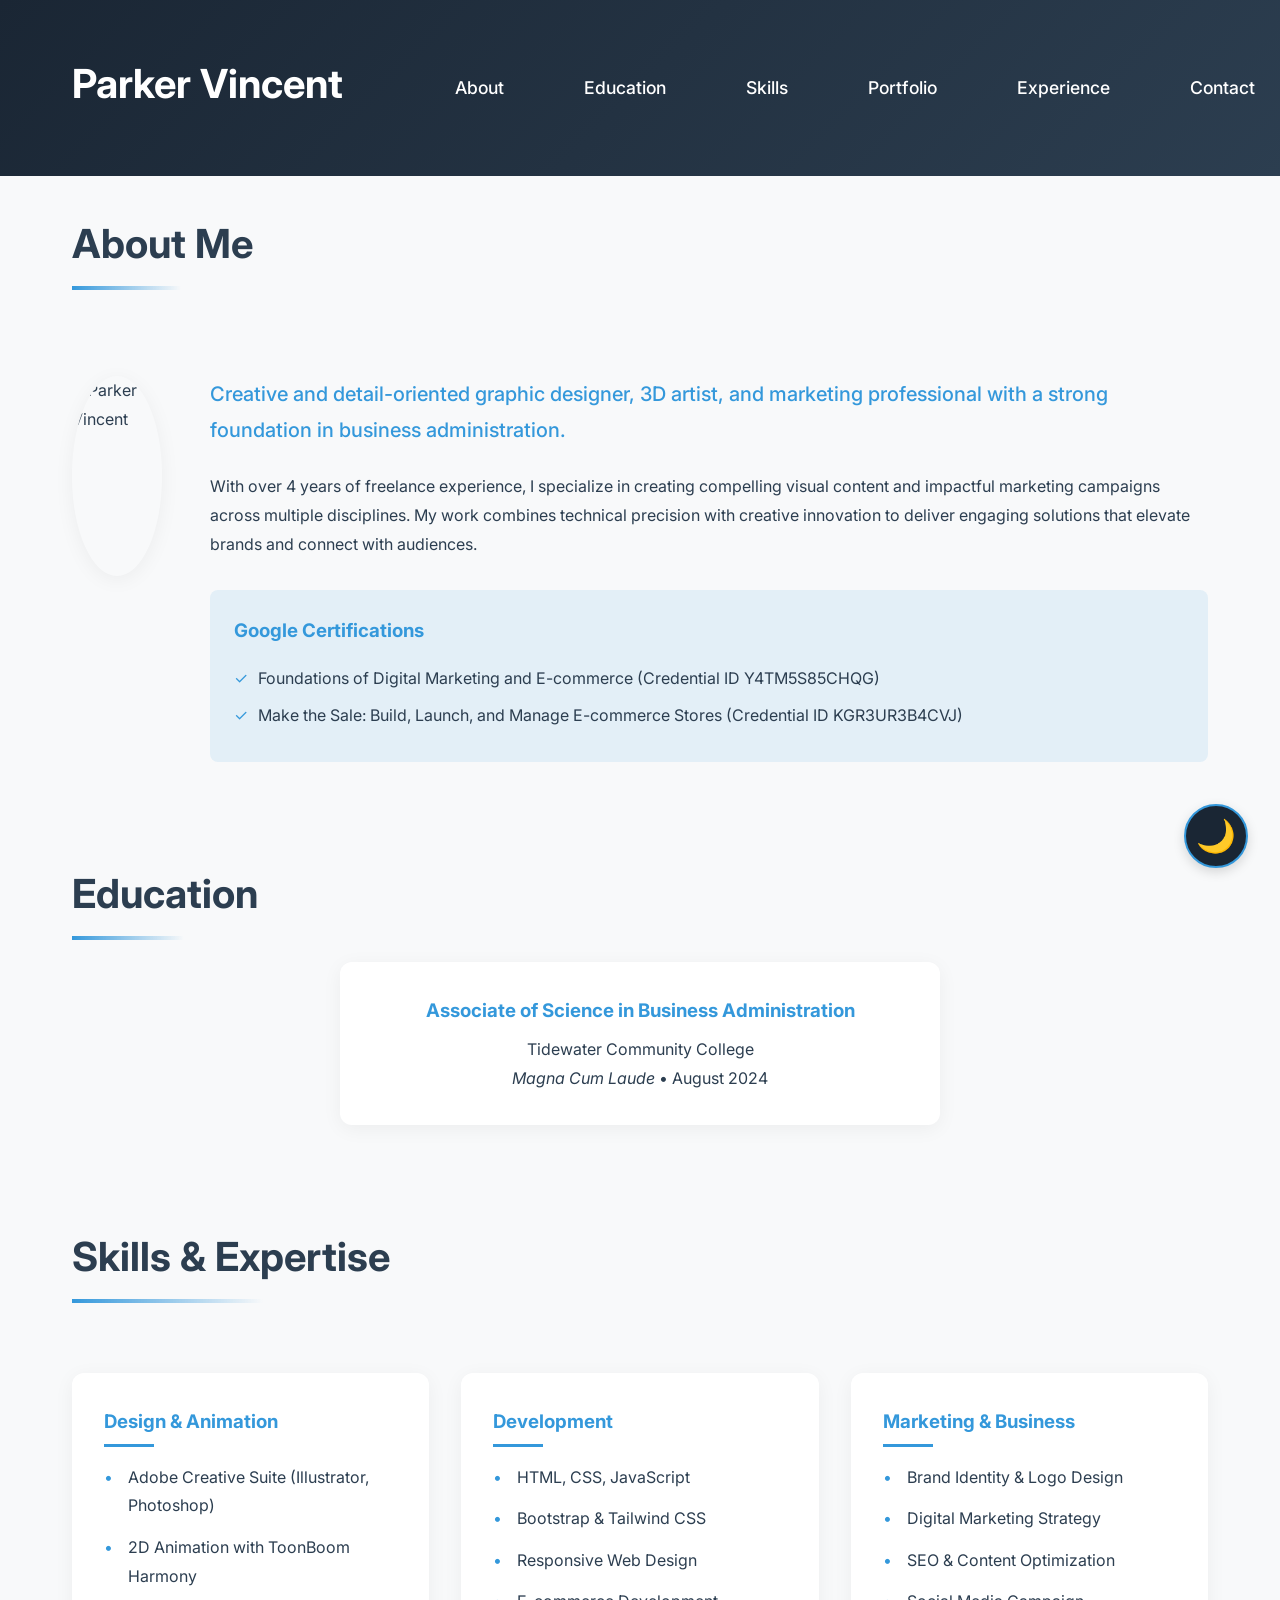
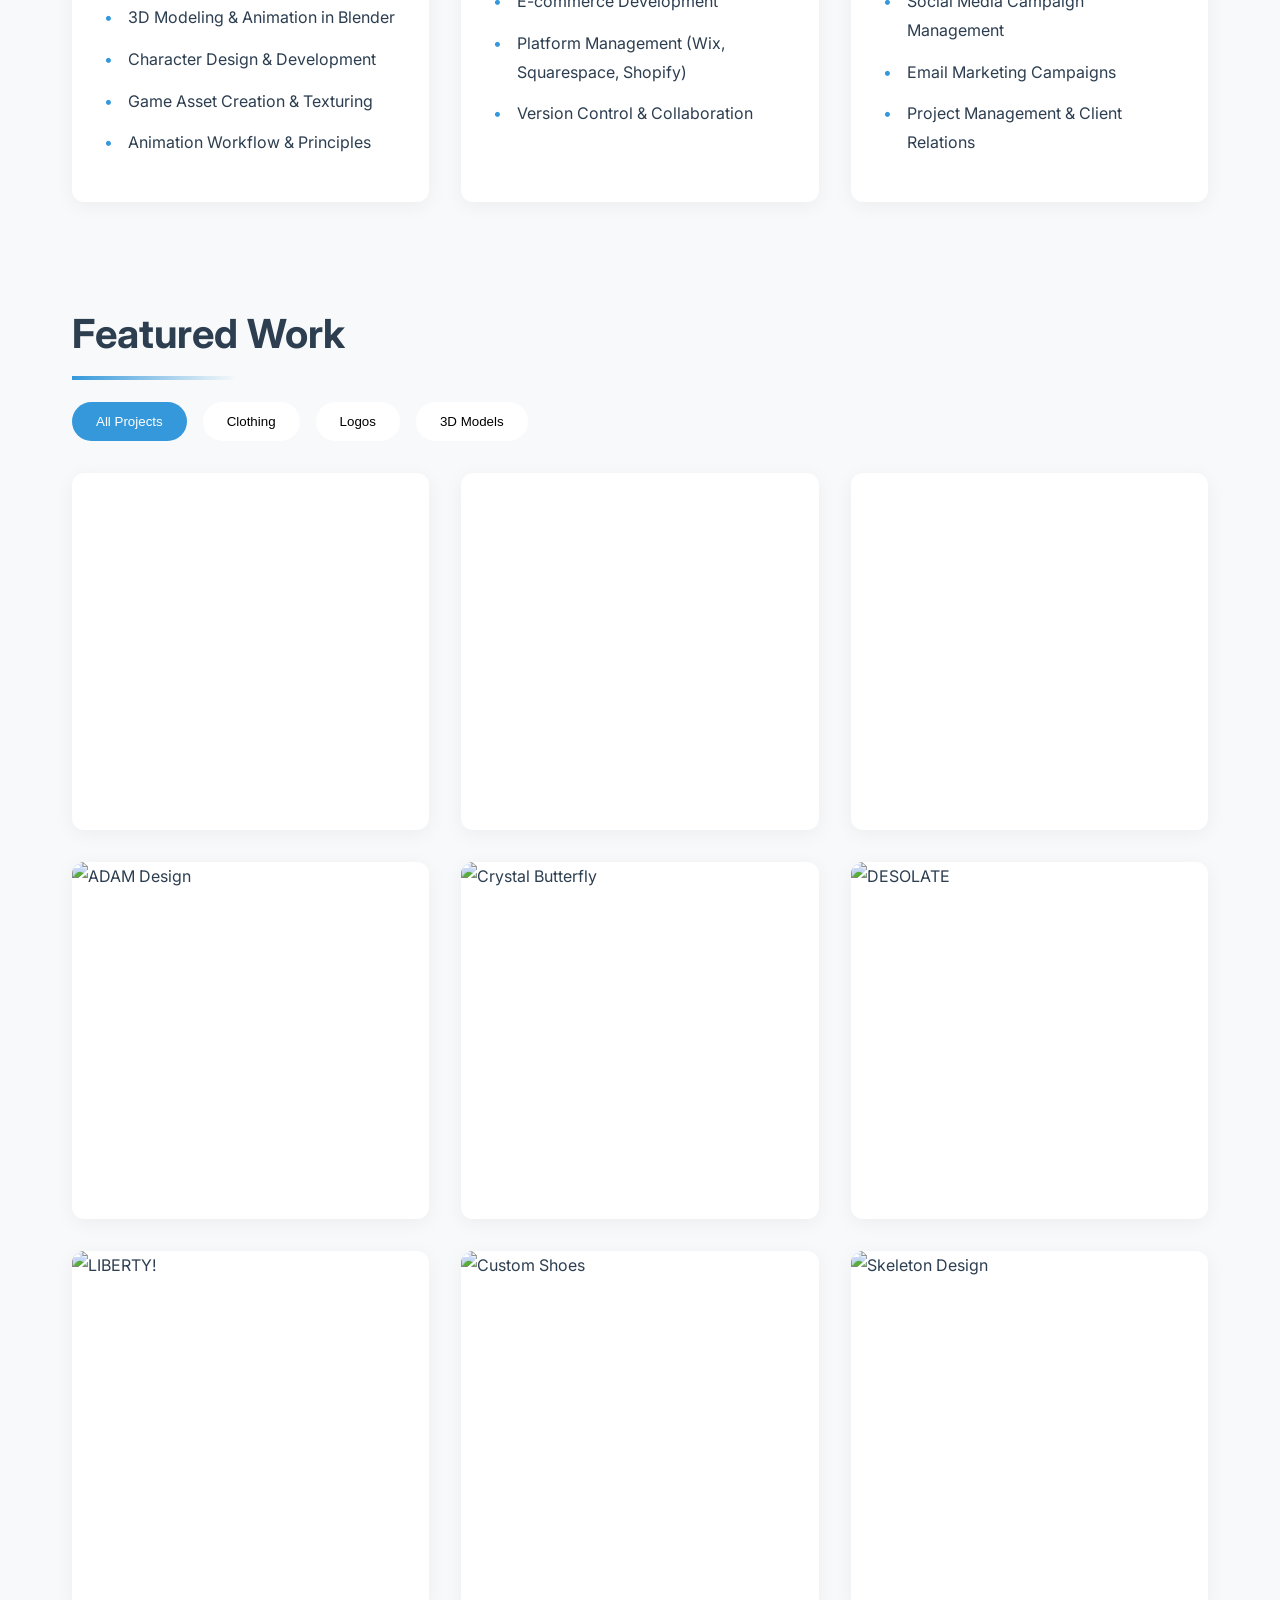
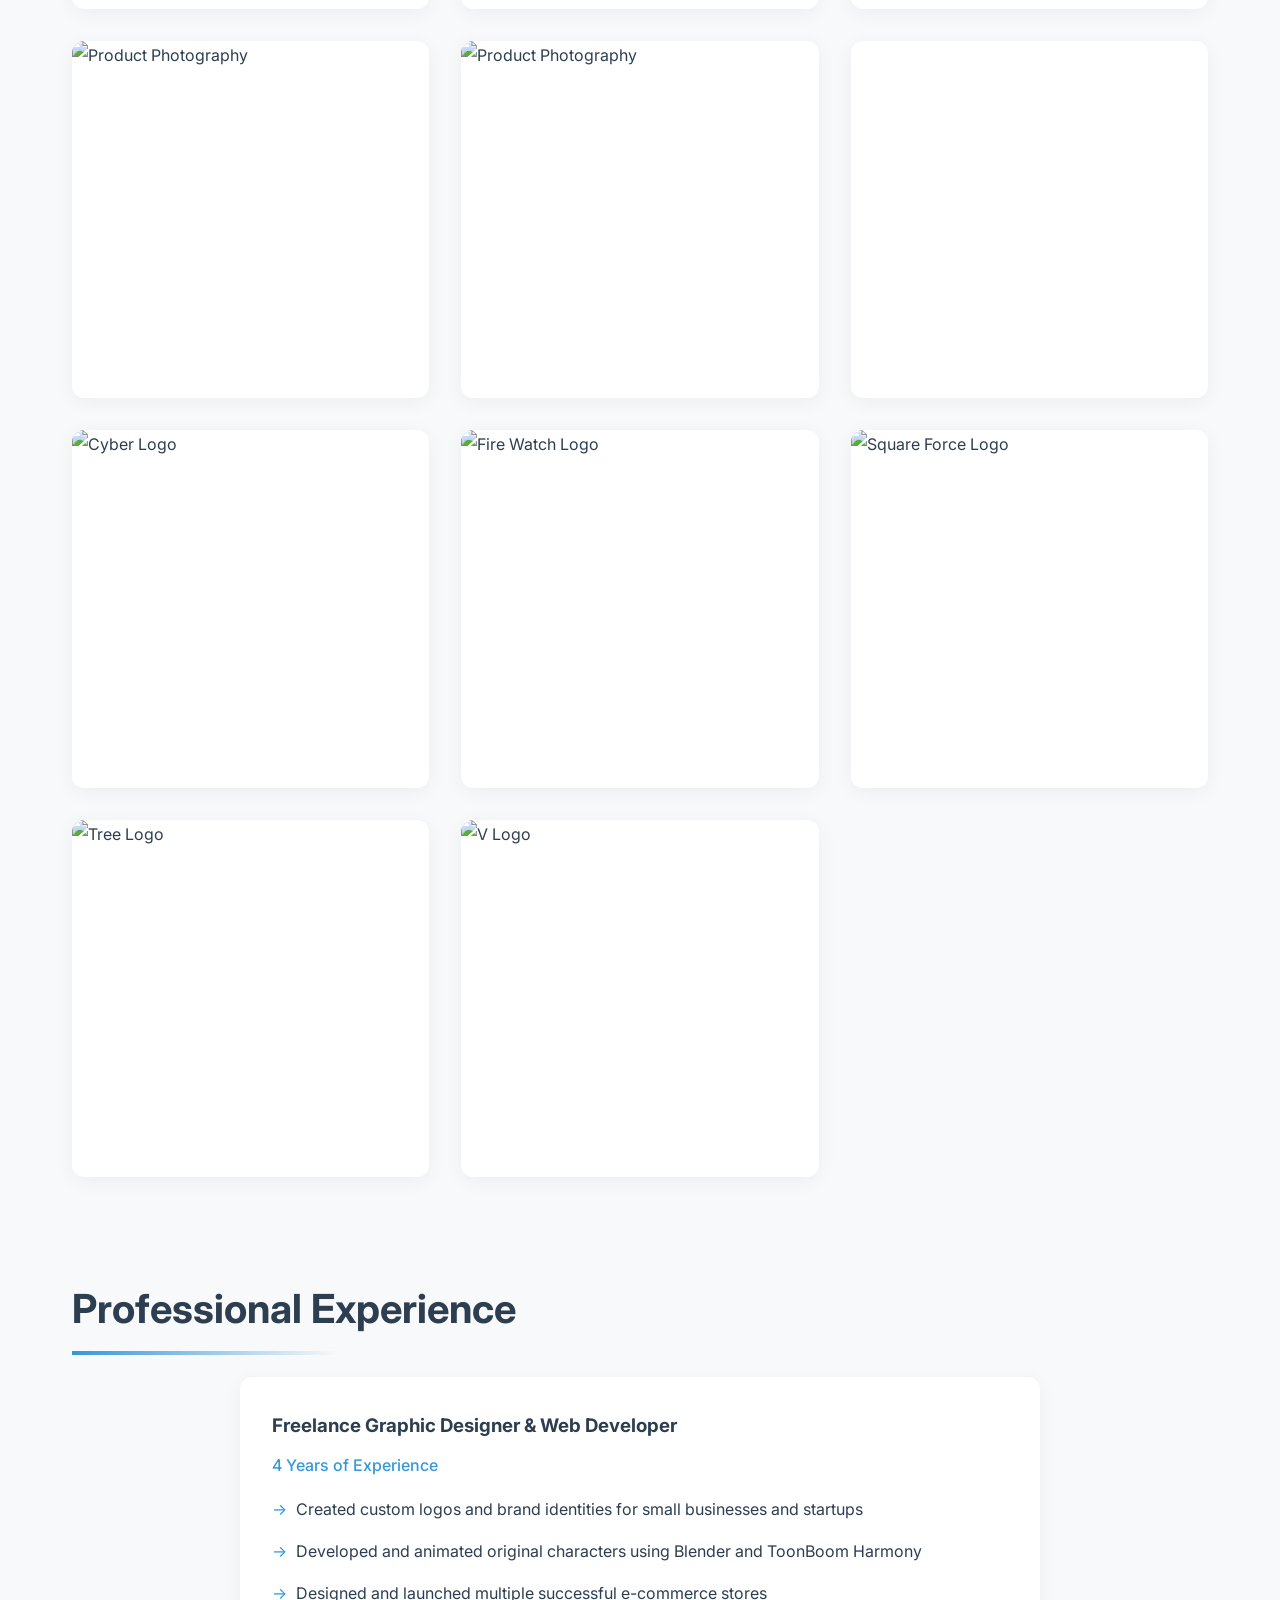
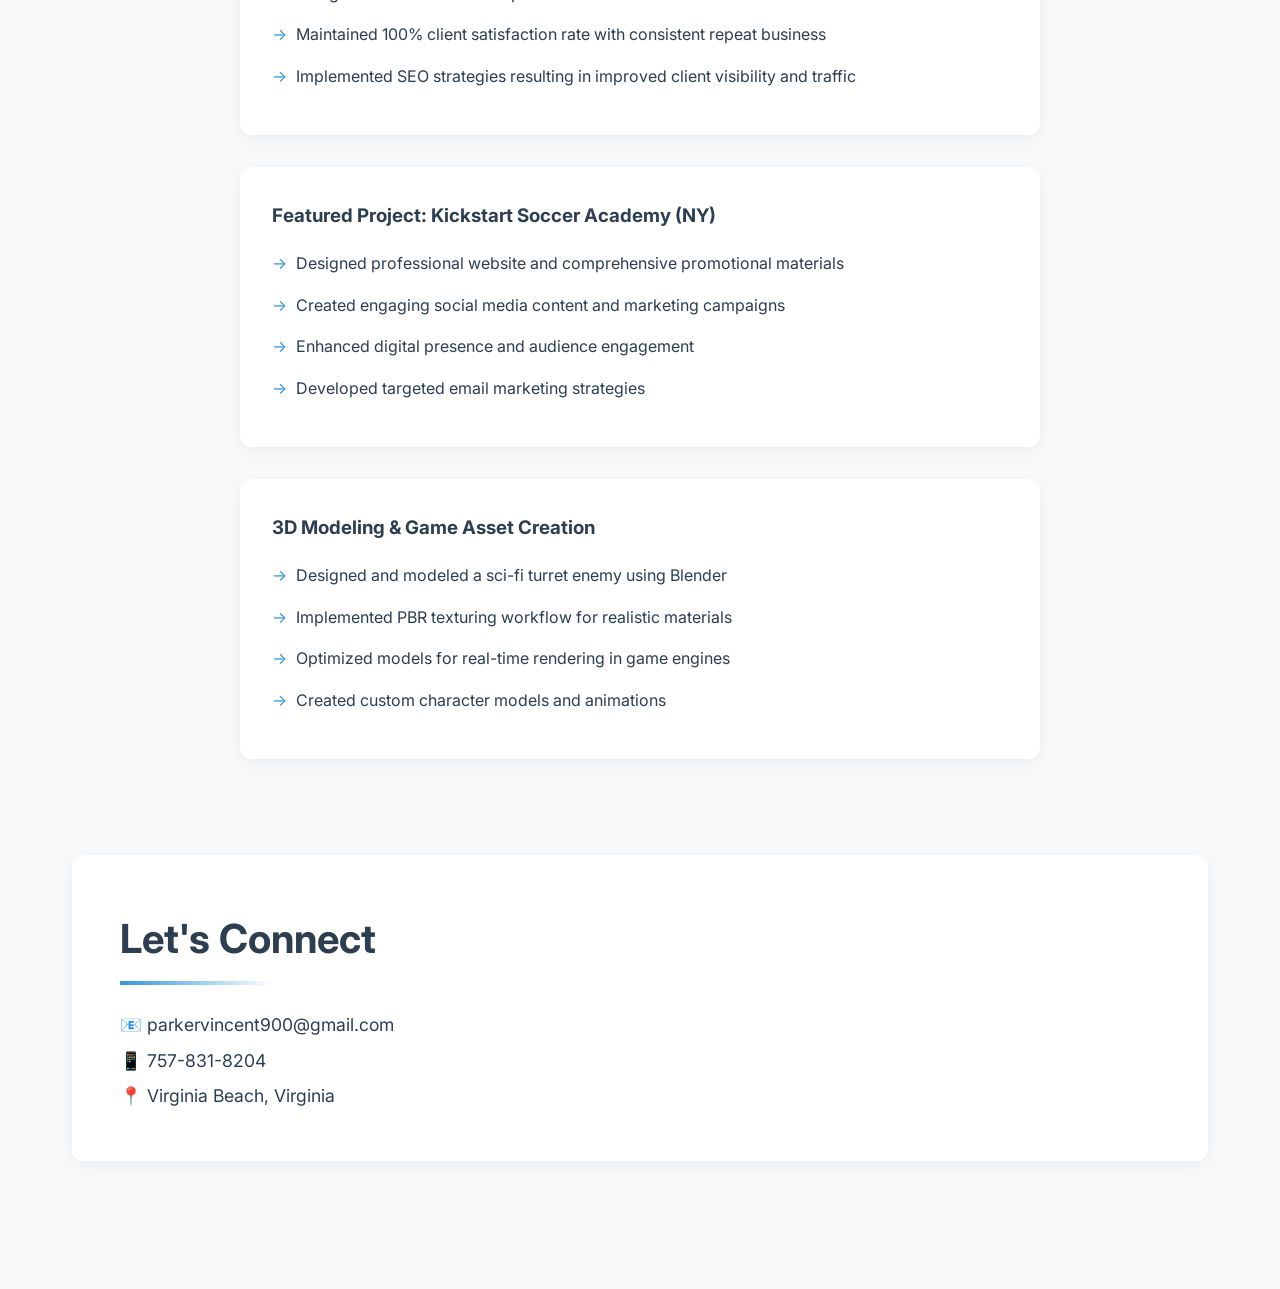
==== Scripts/index.html @ 591960da "g" ====
<!DOCTYPE html>
<html lang="en">
<head>
    <meta charset="UTF-8">
    <meta name="viewport" content="width=device-width, initial-scale=1.0">
    <title>Parker Vincent - Digital Design & Development Portfolio</title>
    <link rel="stylesheet" href="styles.css">
    <link href="https://fonts.googleapis.com/css2?family=Inter:wght@400;500;600;700&display=swap" rel="stylesheet">
</head>
<body>
    <button class="dark-mode-toggle">🌙</button>
    
    <header class="parallax" data-rate="0.3">
        <div class="header-content">
            <div class="logo">
                <h1 class="site-title">Parker Vincent</h1>
            </div>
            <nav class="main-nav">
                <a href="#about">About</a>
                <a href="#education">Education</a>
                <a href="#skills">Skills</a>
                <a href="#work">Portfolio</a>
                <a href="#experience">Experience</a>
                <a href="#contact">Contact</a>
            </nav>
        </div>
    </header>

    <main>
        <section id="about">
            <h2 class="section-title">About Me</h2>
            <div class="profile-section">
                <img src="/api/placeholder/200/200" alt="Parker Vincent" class="profile-image" style="border-radius: 50%; width: 200px; height: 200px; object-fit: cover;">
                <div>
                    <p class="lead-text">Creative and detail-oriented graphic designer, 3D artist, and marketing professional with a strong foundation in business administration.</p>
                    <p>With over 4 years of freelance experience, I specialize in creating compelling visual content and impactful marketing campaigns across multiple disciplines. My work combines technical precision with creative innovation to deliver engaging solutions that elevate brands and connect with audiences.</p>
                    <div class="certificates">
                        <h3>Google Certifications</h3>
                        <ul>
                            <li>Foundations of Digital Marketing and E-commerce (Credential ID Y4TM5S85CHQG)</li>
                            <li>Make the Sale: Build, Launch, and Manage E-commerce Stores (Credential ID KGR3UR3B4CVJ)</li>
                        </ul>
                    </div>
                </div>
            </div>
        </section>

        <section id="education">
            <h2 class="section-title">Education</h2>
            <div class="education-card">
                <h3>Associate of Science in Business Administration</h3>
                <p>Tidewater Community College</p>
                <p><em>Magna Cum Laude</em> • August 2024</p>
            </div>
        </section>

        <section id="skills">
            <h2 class="section-title">Skills & Expertise</h2>
            <div class="skills-grid">
                <div class="skill-category">
                    <h3>Design & Animation</h3>
                    <ul>
                        <li>Adobe Creative Suite (Illustrator, Photoshop)</li>
                        <li>2D Animation with ToonBoom Harmony</li>
                        <li>3D Modeling & Animation in Blender</li>
                        <li>Character Design & Development</li>
                        <li>Game Asset Creation & Texturing</li>
                        <li>Animation Workflow & Principles</li>
                    </ul>
                </div>
                <div class="skill-category">
                    <h3>Development</h3>
                    <ul>
                        <li>HTML, CSS, JavaScript</li>
                        <li>Bootstrap & Tailwind CSS</li>
                        <li>Responsive Web Design</li>
                        <li>E-commerce Development</li>
                        <li>Platform Management (Wix, Squarespace, Shopify)</li>
                        <li>Version Control & Collaboration</li>
                    </ul>
                </div>
                <div class="skill-category">
                    <h3>Marketing & Business</h3>
                    <ul>
                        <li>Brand Identity & Logo Design</li>
                        <li>Digital Marketing Strategy</li>
                        <li>SEO & Content Optimization</li>
                        <li>Social Media Campaign Management</li>
                        <li>Email Marketing Campaigns</li>
                        <li>Project Management & Client Relations</li>
                    </ul>
                </div>
            </div>
        </section>

        <section id="work">
            <h2 class="section-title">Featured Work</h2>
            <div class="category-tabs">
                <button class="category-tab active" data-category="all">All Projects</button>
                <button class="category-tab" data-category="clothing">Clothing</button>
                <button class="category-tab" data-category="logos">Logos</button>
                <button class="category-tab" data-category="3d">3D Models</button>
            </div>

            <div class="gallery-grid">
                <!-- 3D Models -->
                <div class="gallery-item" data-category="3d">
                    <video autoplay loop muted playsinline>
                        <source src="3d-Models/cartooncharacter.mp4" type="video/mp4">
                    </video>
                    <div class="overlay">
                        <h3>Cartoon Character</h3>
                        <p>3D Character Animation</p>
                    </div>
                </div>
                <div class="gallery-item" data-category="3d">
                    <video autoplay loop muted playsinline>
                        <source src="3d-Models/Drone.mp4" type="video/mp4">
                    </video>
                    <div class="overlay">
                        <h3>Drone Model</h3>
                        <p>3D Technical Animation</p>
                    </div>
                </div>
                <div class="gallery-item" data-category="3d">
                    <video autoplay loop muted playsinline>
                        <source src="3d-Models/PenVid0001-0260.mp4" type="video/mp4">
                    </video>
                    <div class="overlay">
                        <h3>Pen Animation</h3>
                        <p>3D Product Visualization</p>
                    </div>
                </div>

                <!-- Clothing Designs -->
                <div class="gallery-item" data-category="clothing">
                    <img src="Clothing/ADAM V7.png" alt="ADAM Design">
                    <div class="overlay">
                        <h3>ADAM Design</h3>
                        <p>Original streetwear graphic</p>
                    </div>
                </div>
                <div class="gallery-item" data-category="clothing">
                    <img src="Clothing/crystal butterfly.png" alt="Crystal Butterfly">
                    <div class="overlay">
                        <h3>Crystal Butterfly</h3>
                        <p>Custom apparel design</p>
                    </div>
                </div>
                <div class="gallery-item" data-category="clothing">
                    <img src="Clothing/DESOLATE.png" alt="DESOLATE">
                    <div class="overlay">
                        <h3>DESOLATE</h3>
                        <p>Streetwear collection piece</p>
                    </div>
                </div>
                <div class="gallery-item" data-category="clothing">
                    <img src="Clothing/LIBERTY!.png" alt="LIBERTY!">
                    <div class="overlay">
                        <h3>LIBERTY!</h3>
                        <p>Statement graphic design</p>
                    </div>
                </div>
                <div class="gallery-item" data-category="clothing">
                    <img src="Clothing/shoes.png" alt="Custom Shoes">
                    <div class="overlay">
                        <h3>Custom Footwear</h3>
                        <p>Shoe design concept</p>
                    </div>
                </div>
                <div class="gallery-item" data-category="clothing">
                    <img src="Clothing/skely v8.png" alt="Skeleton Design">
                    <div class="overlay">
                        <h3>Skeleton Series</h3>
                        <p>Artistic apparel graphic</p>
                    </div>
                </div>

                <!-- Photo Shoots -->
                <div class="gallery-item" data-category="clothing">
                    <img src="Clothing/Photoshoot1.jpeg" alt="Product Photography">
                    <div class="overlay">
                        <h3>Collection Showcase</h3>
                        <p>Professional product photography</p>
                    </div>
                </div>
                <div class="gallery-item" data-category="clothing">
                    <img src="Clothing/photoshoot2.jpg" alt="Product Photography">
                    <div class="overlay">
                        <h3>Collection Display</h3>
                        <p>Product showcase photography</p>
                    </div>
                </div>

                <!-- Logos -->
                <div class="gallery-item" data-category="logos">
                    <video autoplay loop muted playsinline>
                        <source src="Logos/animated logo.mp4" type="video/mp4">
                    </video>
                    <div class="overlay">
                        <h3>Animated Brand Mark</h3>
                        <p>Dynamic logo animation</p>
                    </div>
                </div>
                <div class="gallery-item" data-category="logos">
                    <img src="Logos/cyber logo.png" alt="Cyber Logo">
                    <div class="overlay">
                        <h3>Cyber Brand</h3>
                        <p>Modern tech identity design</p>
                    </div>
                </div>
                <div class="gallery-item" data-category="logos">
                    <img src="Logos/Fire Watch transparent.png" alt="Fire Watch Logo">
                    <div class="overlay">
                        <h3>Fire Watch</h3>
                        <p>Security company branding</p>
                    </div>
                </div>
                <div class="gallery-item" data-category="logos">
                    <img src="Logos/Square force.png" alt="Square Force Logo">
                    <div class="overlay">
                        <h3>Square Force</h3>
                        <p>Corporate identity design</p>
                    </div>
                </div>
                <div class="gallery-item" data-category="logos">
                    <img src="Logos/tree logo pt2.png" alt="Tree Logo">
                    <div class="overlay">
                        <h3>Natural Growth</h3>
                        <p>Organic brand identity</p>
                    </div>
                </div>
                <div class="gallery-item" data-category="logos">
                    <img src="Logos/Vlogo.png" alt="V Logo">
                    <div class="overlay">
                        <h3>V Brand</h3>
                        <p>Minimalist logo design</p>
                    </div>
                </div>
            </div>
        </section>

        <section id="experience">
            <h2 class="section-title">Professional Experience</h2>
            <div class="timeline">
                <div class="experience-card">
                    <h3>Freelance Graphic Designer & Web Developer</h3>
                    <p class="duration">4 Years of Experience</p>
                    <ul class="achievements">
                        <li>Created custom logos and brand identities for small businesses and startups</li>
                        <li>Developed and animated original characters using Blender and ToonBoom Harmony</li>
                        <li>Designed and launched multiple successful e-commerce stores</li>
                        <li>Maintained 100% client satisfaction rate with consistent repeat business</li>
                        <li>Implemented SEO strategies resulting in improved client visibility and traffic</li>
                    </ul>
                </div>
                
                <div class="experience-card">
                    <h3>Featured Project: Kickstart Soccer Academy (NY)</h3>
                    <ul class="achievements">
                        <li>Designed professional website and comprehensive promotional materials</li>
                        <li>Created engaging social media content and marketing campaigns</li>
                        <li>Enhanced digital presence and audience engagement</li>
                        <li>Developed targeted email marketing strategies</li>
                    </ul>
                </div>

                <div class="experience-card">
                    <h3>3D Modeling & Game Asset Creation</h3>
                    <ul class="achievements">
                        <li>Designed and modeled a sci-fi turret enemy using Blender</li>
                        <li>Implemented PBR texturing workflow for realistic materials</li>
                        <li>Optimized models for real-time rendering in game engines</li>
                        <li>Created custom character models and animations</li>
                    </ul>
                </div>
            </div>
        </section>

        <section id="contact" class="contact-section">
            <h2 class="section-title">Let's Connect</h2>
            <div class="contact-info">
                <p>📧 parkervincent900@gmail.com</p>
                <p>📱 757-831-8204</p>
                <p>📍 Virginia Beach, Virginia</p>
            </div>
        </section>
    </main>

    <div class="modal" id="imageModal">
        <span class="modal-close">&times;</span>
        <div class="modal-content"></div>
    </div>

    <script src="script.js"></script>
</body>
</html>
---- Scripts/styles.css ----
/* Root Variables */
:root {
    --primary-color: #1a2634;
    --accent-color: #3498db;
    --text-color: #2c3e50;
    --bg-color: #f8f9fa;
    --section-spacing: 6rem;
    --dark-bg: #121212;
    --dark-text: #ffffff;
    --dark-card: #1e1e1e;
    --card-shadow: 0 4px 20px rgba(0, 0, 0, 0.05);
    --transition-speed: 0.3s;
}

/* Base Styles */
* {
    margin: 0;
    padding: 0;
    box-sizing: border-box;
}

[data-theme="dark"] {
    --primary-color: #121212;
    --text-color: #ffffff;
    --bg-color: #1a1a1a;
}

body {
    font-family: 'Inter', sans-serif;
    line-height: 1.8;
    color: var(--text-color);
    background-color: var(--bg-color);
    transition: background-color var(--transition-speed), color var(--transition-speed);
}

/* Header Styles */
header {
    background: linear-gradient(135deg, var(--primary-color), #2c3e50);
    color: white;
    padding: 3rem 0;
    position: relative;
}

.header-content {
    max-width: 1200px;
    margin: 0 auto;
    padding: 0 2rem;
    display: flex;
    justify-content: space-between;
    align-items: center;
    gap: 4rem;
}

.site-title {
    white-space: nowrap;
    margin-right: 2rem;
}

.main-nav {
    margin-left: auto;
}

.logo h1 {
    font-size: 2.5rem;
    font-weight: 700;
    margin-bottom: 0.5rem;
}

.logo p {
    font-size: 1.2rem;
    opacity: 0.9;
}

/* Dark Mode Toggle */
.dark-mode-toggle {
    position: fixed;
    bottom: 2rem;
    right: 2rem;
    z-index: 999;
    background: var(--primary-color);
    border: 2px solid var(--accent-color);
    color: white;
    cursor: pointer;
    padding: 0;
    font-size: 2rem;
    border-radius: 50%;
    box-shadow: 0 4px 12px rgba(0, 0, 0, 0.15);
    transition: all var(--transition-speed) ease;
    width: 64px;
    height: 64px;
    display: flex;
    align-items: center;
    justify-content: center;
    line-height: 1;
}

.dark-mode-toggle:hover {
    transform: scale(1.1);
    box-shadow: 0 6px 16px rgba(0, 0, 0, 0.2);
}

/* Navigation */
nav {
    display: flex;
    gap: 3rem;
}

nav a {
    color: white;
    text-decoration: none;
    font-weight: 500;
    font-size: 1.1rem;
    padding: 0.5rem 1rem;
    border-radius: 4px;
    transition: all var(--transition-speed) ease;
}

nav a:hover {
    background: var(--accent-color);
    transform: translateY(-2px);
}

/* Main Content */
main {
    max-width: 1200px;
    margin: 0 auto;
    padding: 2rem;
}

section {
    margin-bottom: var(--section-spacing);
    opacity: 0;
    transform: translateY(20px);
    animation: fadeIn 0.5s ease forwards;
}

/* Section Titles */
.section-title {
    font-size: 2.5rem;
    margin-bottom: 2rem;
    position: relative;
    display: inline-block;
}

.section-title::after {
    content: '';
    position: absolute;
    width: 60%;
    height: 4px;
    background: linear-gradient(90deg, var(--accent-color), transparent);
    bottom: -10px;
    left: 0;
}

/* Profile Section */
.profile-section {
    display: flex;
    gap: 3rem;
    align-items: flex-start;
    margin: 4rem 0;
}

.profile-image {
    width: 200px;
    height: 200px;
    border-radius: 50%;
    object-fit: cover;
    box-shadow: var(--card-shadow);
}

.lead-text {
    font-size: 1.25rem;
    color: var(--accent-color);
    margin-bottom: 1.5rem;
    font-weight: 500;
}

/* Certificates */
.certificates {
    margin-top: 2rem;
    padding: 1.5rem;
    background: rgba(52, 152, 219, 0.1);
    border-radius: 8px;
}

.certificates h3 {
    margin-bottom: 1rem;
    color: var(--accent-color);
}

.certificates ul {
    list-style: none;
}

.certificates li {
    margin-bottom: 0.5rem;
    position: relative;
    padding-left: 1.5rem;
}

.certificates li:before {
    content: '✓';
    position: absolute;
    left: 0;
    color: var(--accent-color);
}

/* Education */
.education-card {
    background: white;
    padding: 2rem;
    border-radius: 12px;
    box-shadow: var(--card-shadow);
    text-align: center;
    max-width: 600px;
    margin: 0 auto;
    transition: transform var(--transition-speed) ease;
}

.education-card:hover {
    transform: translateY(-5px);
}

.education-card h3 {
    color: var(--accent-color);
    margin-bottom: 0.5rem;
}

/* Skills Grid */
.skills-grid {
    display: grid;
    grid-template-columns: repeat(auto-fit, minmax(300px, 1fr));
    gap: 2rem;
    margin-top: 3rem;
}

.skill-category {
    background: white;
    padding: 2rem;
    border-radius: 12px;
    box-shadow: var(--card-shadow);
    transition: transform var(--transition-speed) ease;
}

.skill-category:hover {
    transform: translateY(-5px);
}

.skill-category h3 {
    color: var(--accent-color);
    margin-bottom: 1rem;
    position: relative;
    padding-bottom: 0.5rem;
}

.skill-category h3:after {
    content: '';
    position: absolute;
    bottom: 0;
    left: 0;
    width: 50px;
    height: 3px;
    background: var(--accent-color);
}

.skill-category ul {
    list-style: none;
}

.skill-category li {
    margin-bottom: 0.8rem;
    position: relative;
    padding-left: 1.5rem;
}

.skill-category li:before {
    content: '•';
    position: absolute;
    left: 0;
    color: var(--accent-color);
}

/* Gallery */
.category-tabs {
    display: flex;
    gap: 1rem;
    flex-wrap: wrap;
    margin-bottom: 2rem;
}

.category-tab {
    padding: 0.75rem 1.5rem;
    border: none;
    background: white;
    border-radius: 25px;
    cursor: pointer;
    font-weight: 500;
    transition: all var(--transition-speed) ease;
}

.category-tab.active {
    background: var(--accent-color);
    color: white;
}

.gallery-grid {
    display: grid;
    grid-template-columns: repeat(auto-fill, minmax(300px, 1fr));
    gap: 2rem;
    margin-top: 2rem;
}

.gallery-item {
    position: relative;
    cursor: pointer;
    overflow: hidden;
    border-radius: 12px;
    box-shadow: var(--card-shadow);
    aspect-ratio: 1;
    background: white;
}

.gallery-item img, 
.gallery-item video {
    width: 100%;
    height: 100%;
    object-fit: cover;
    transition: transform 0.5s ease;
}

.gallery-item:hover img,
.gallery-item:hover video {
    transform: scale(1.05);
}

.gallery-item .overlay {
    position: absolute;
    bottom: 0;
    left: 0;
    right: 0;
    background: linear-gradient(transparent, rgba(0, 0, 0, 0.8));
    color: white;
    padding: 2rem 1.5rem;
    transform: translateY(100%);
    transition: transform var(--transition-speed) ease;
}

.gallery-item:hover .overlay {
    transform: translateY(0);
}

/* Experience Timeline */
.timeline {
    max-width: 800px;
    margin: 0 auto;
}

.experience-card {
    background: white;
    padding: 2rem;
    border-radius: 12px;
    box-shadow: var(--card-shadow);
    margin-bottom: 2rem;
    transition: transform var(--transition-speed) ease;
}

.experience-card:hover {
    transform: translateY(-5px);
}

.duration {
    color: var(--accent-color);
    font-weight: 500;
    margin: 0.5rem 0;
}

.achievements {
    list-style: none;
    margin-top: 1rem;
}

.achievements li {
    margin-bottom: 0.8rem;
    position: relative;
    padding-left: 1.5rem;
}

.achievements li:before {
    content: '→';
    position: absolute;
    left: 0;
    color: var(--accent-color);
}

/* Contact Section */
.contact-section {
    background: white;
    padding: 3rem;
    border-radius: 12px;
    box-shadow: var(--card-shadow);
}

.contact-info {
    font-size: 1.1rem;
    line-height: 2;
}

/* Modal */
.modal {
    display: none;
    position: fixed;
    top: 0;
    left: 0;
    right: 0;
    bottom: 0;
    background: rgba(0, 0, 0, 0.9);
    z-index: 1000;
    padding: 2rem;
    cursor: pointer;
}

.modal.active {
    display: flex;
    justify-content: center;
    align-items: center;
}

.modal img {
    max-width: 90%;
    max-height: 90vh;
    object-fit: contain;
    border-radius: 8px;
}

.modal-close {
    position: absolute;
    top: 1rem;
    right: 1rem;
    color: white;
    font-size: 2rem;
    cursor: pointer;
}

.modal-content {
    display: flex;
    justify-content: center;
    align-items: center;
    width: 100%;
    height: 100%;
}

.modal-content img,
.modal-content video {
    max-width: 90%;
    max-height: 90vh;
    object-fit: contain;
    border-radius: 8px;
}

/* Dark Mode Adjustments */
[data-theme="dark"] .skill-card,
[data-theme="dark"] .education-card,
[data-theme="dark"] .skill-category,
[data-theme="dark"] .experience-card,
[data-theme="dark"] .contact-section,
[data-theme="dark"] .category-tab {
    background: var(--dark-card);
    color: var(--dark-text);
}

[data-theme="dark"] .certificates {
    background: rgba(52, 152, 219, 0.05);
}

/* Animations */
@keyframes fadeIn {
    to {
        opacity: 1;
        transform: translateY(0);
    }
}

/* Responsive Design */
@media (max-width: 768px) {
    .header-content {
        flex-direction: column;
        text-align: center;
        gap: 2rem;
    }

    nav {
        flex-direction: column;
        gap: 1rem;
        align-items: center;
    }

    .section-title {
        font-size: 2rem;
    }

    .profile-section {
        flex-direction: column;
        text-align: center;
        align-items: center;
    }

    .certificates {
        text-align: left;
    }

    .skills-grid {
        grid-template-columns: 1fr;
    }

    .timeline {
        padding-left: 0;
    }

    .gallery-grid {
        grid-template-columns: 1fr;
    }

    .category-tabs {
        justify-content: center;
    }
}

/* Print Styles */
@media print {
    .dark-mode-toggle,
    .modal,
    .category-tabs {
        display: none;
    }

    body {
        background: white;
        color: black;
    }

    main {
        padding: 0;
    }

    section {
        page-break-inside: avoid;
    }
}
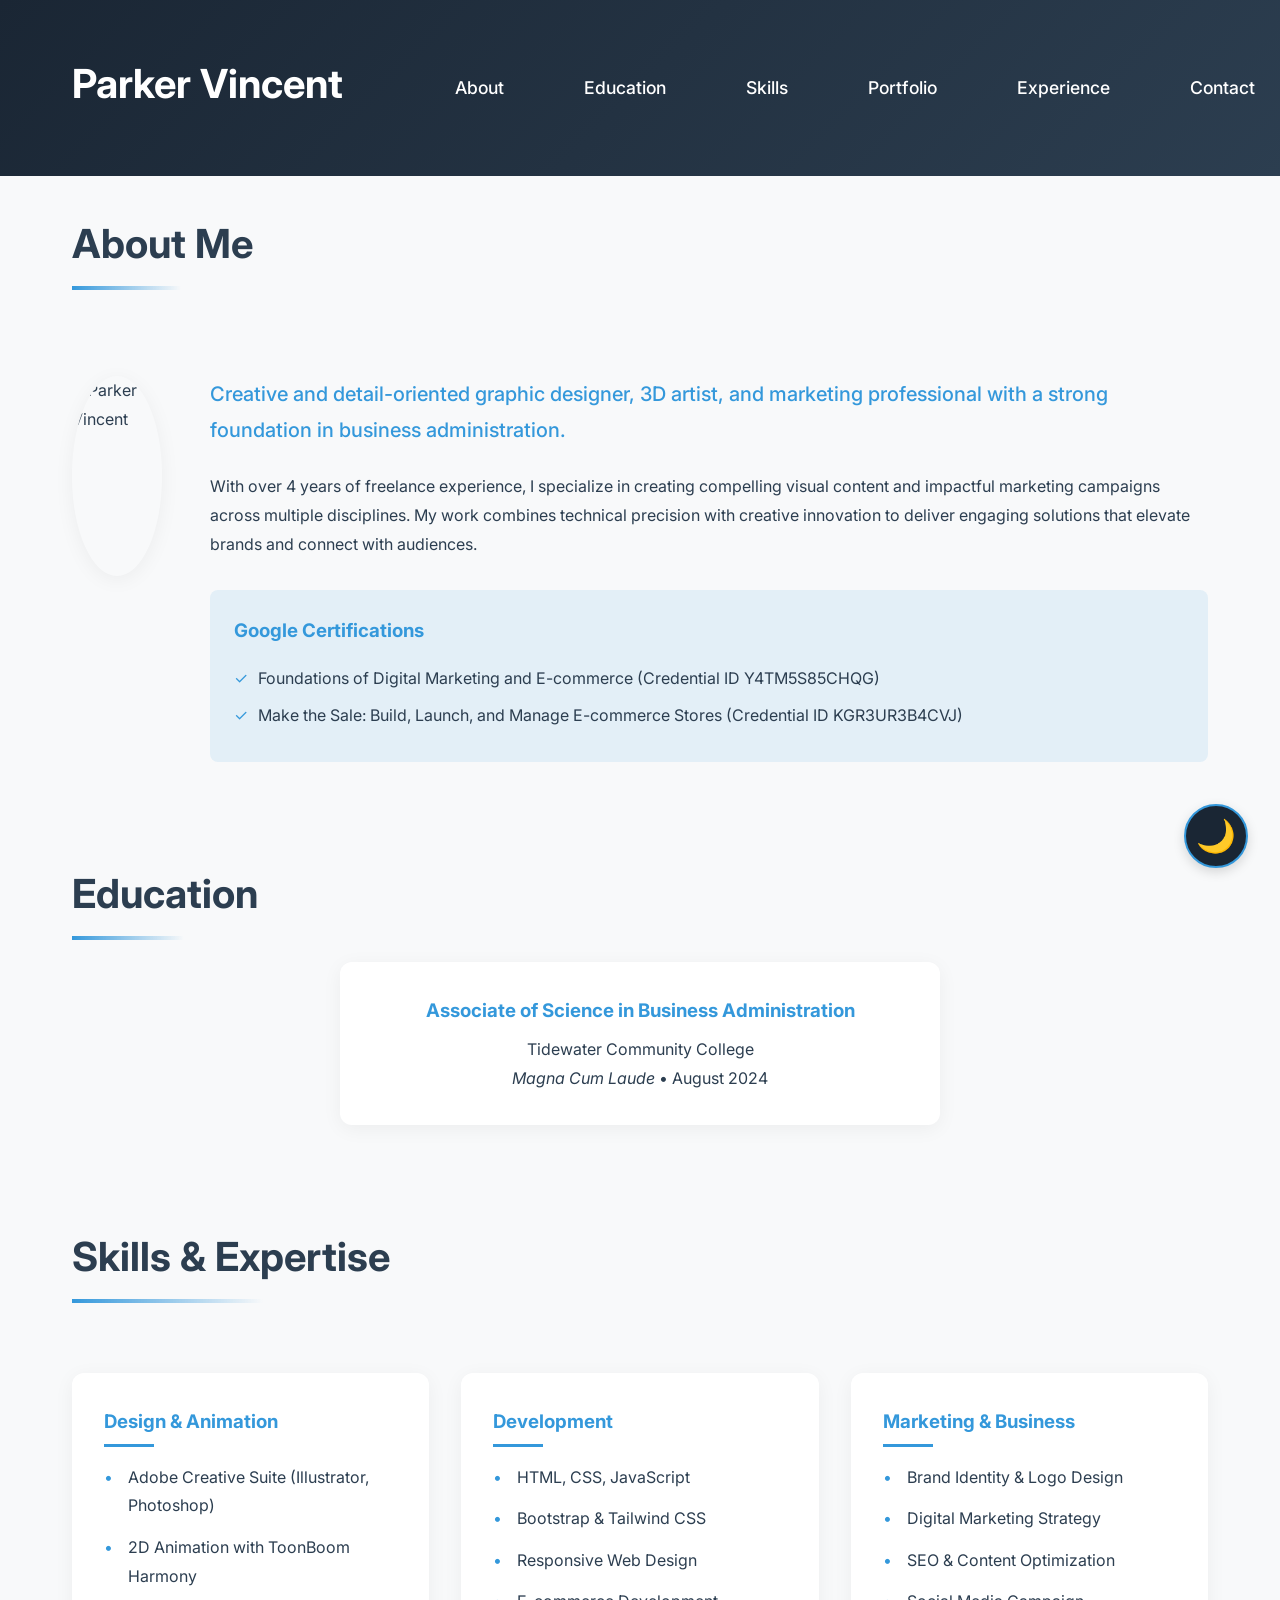
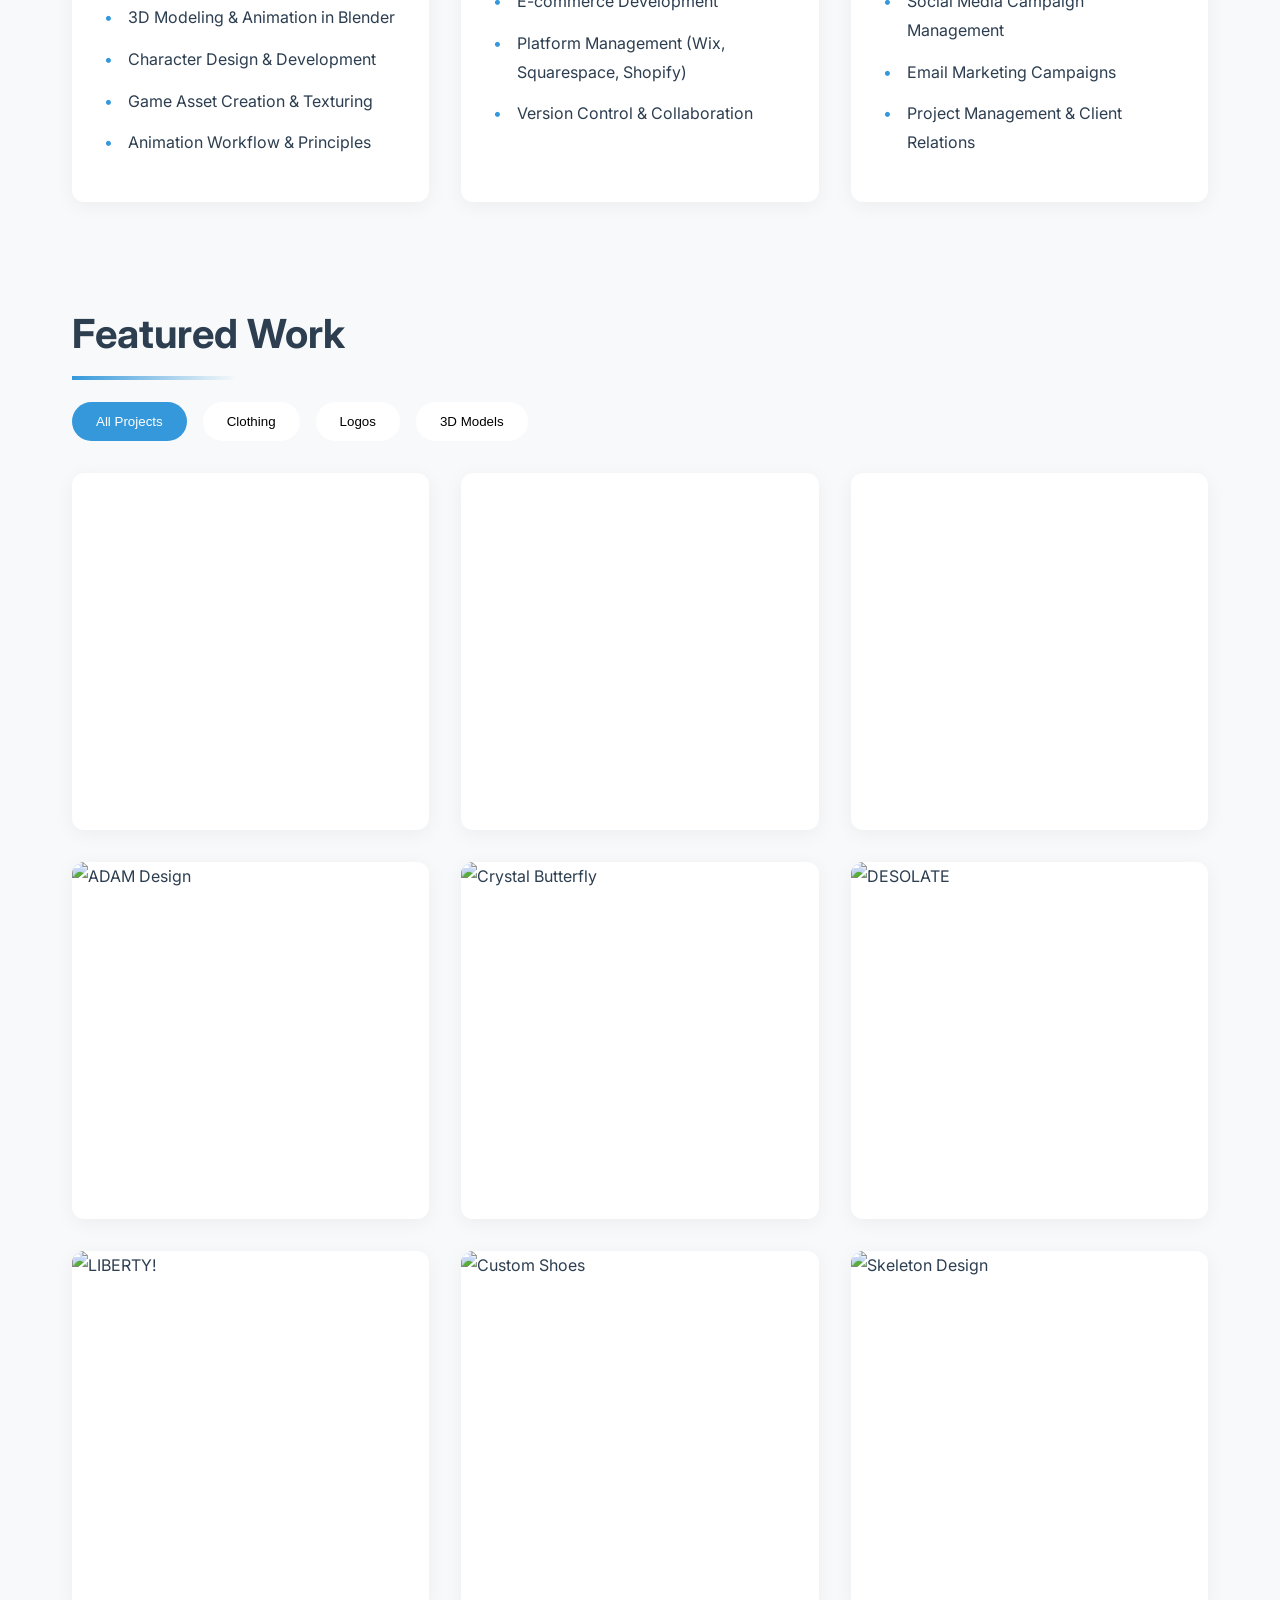
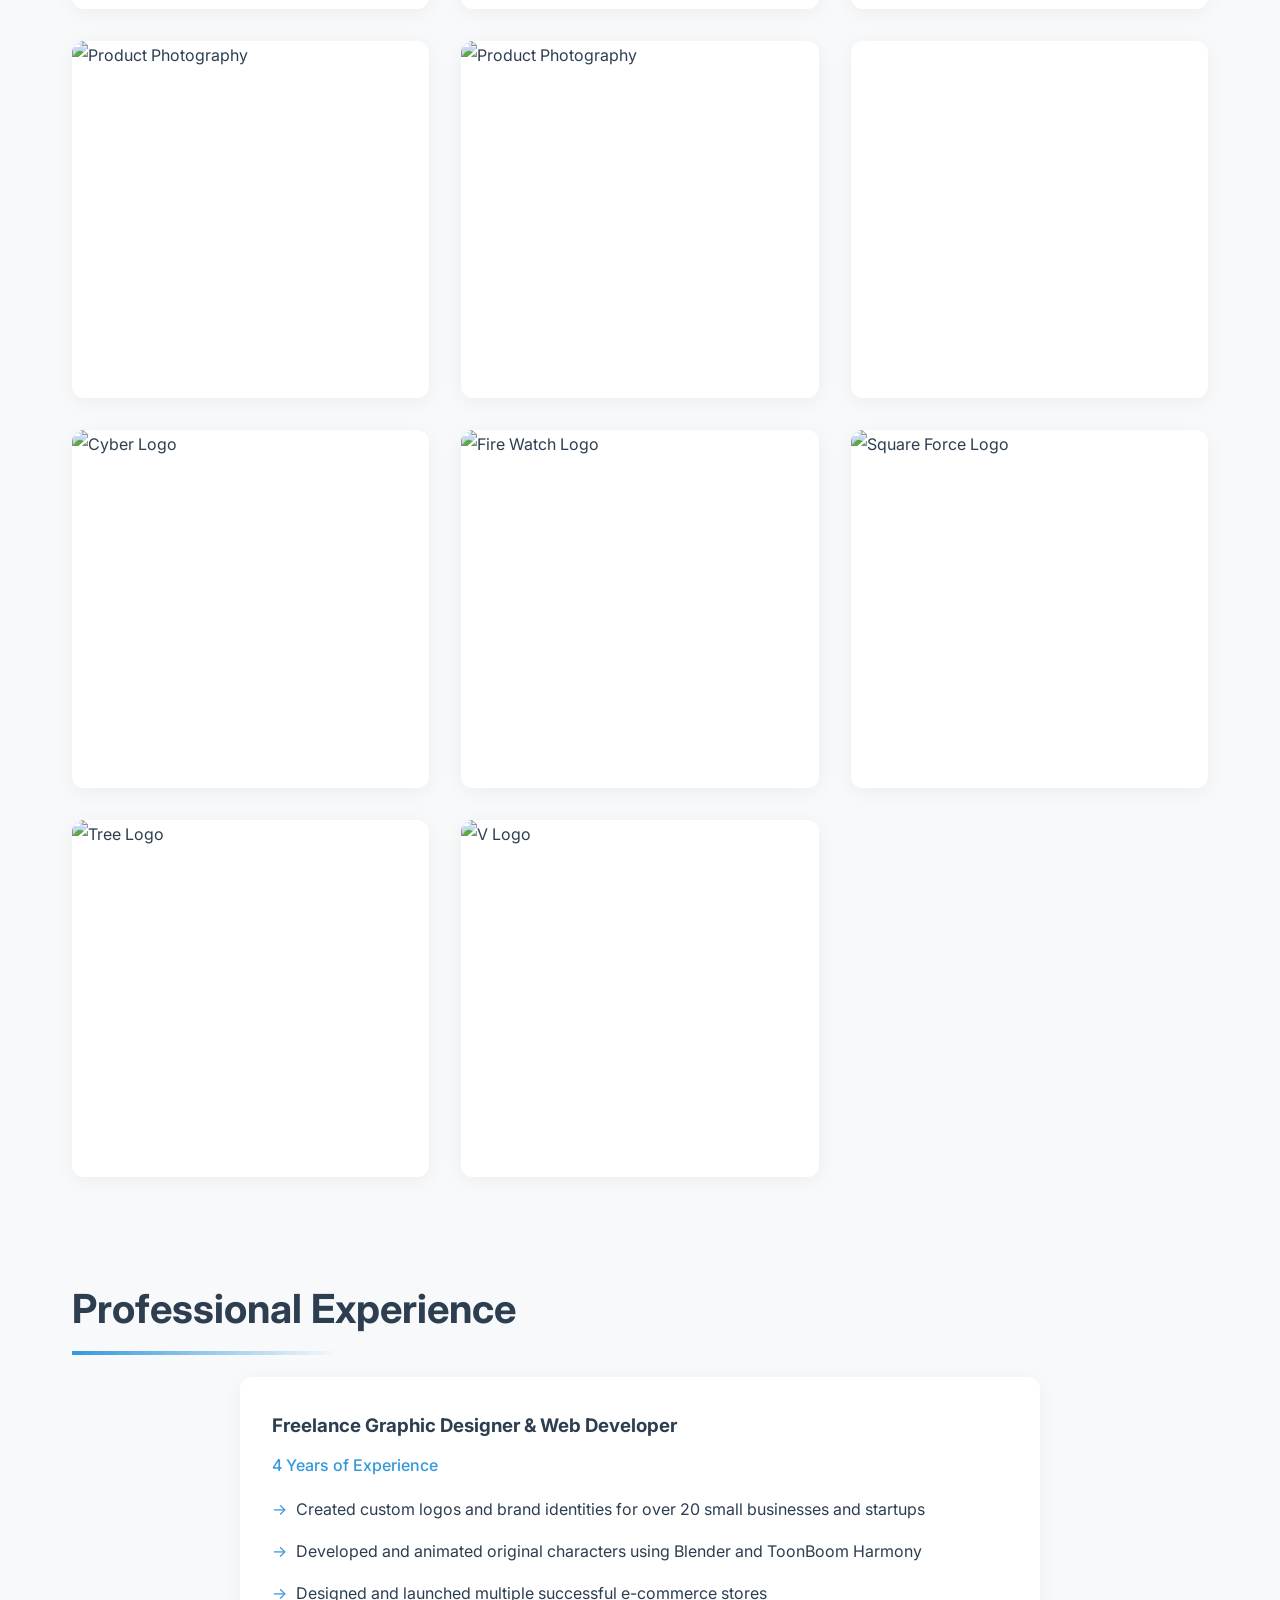
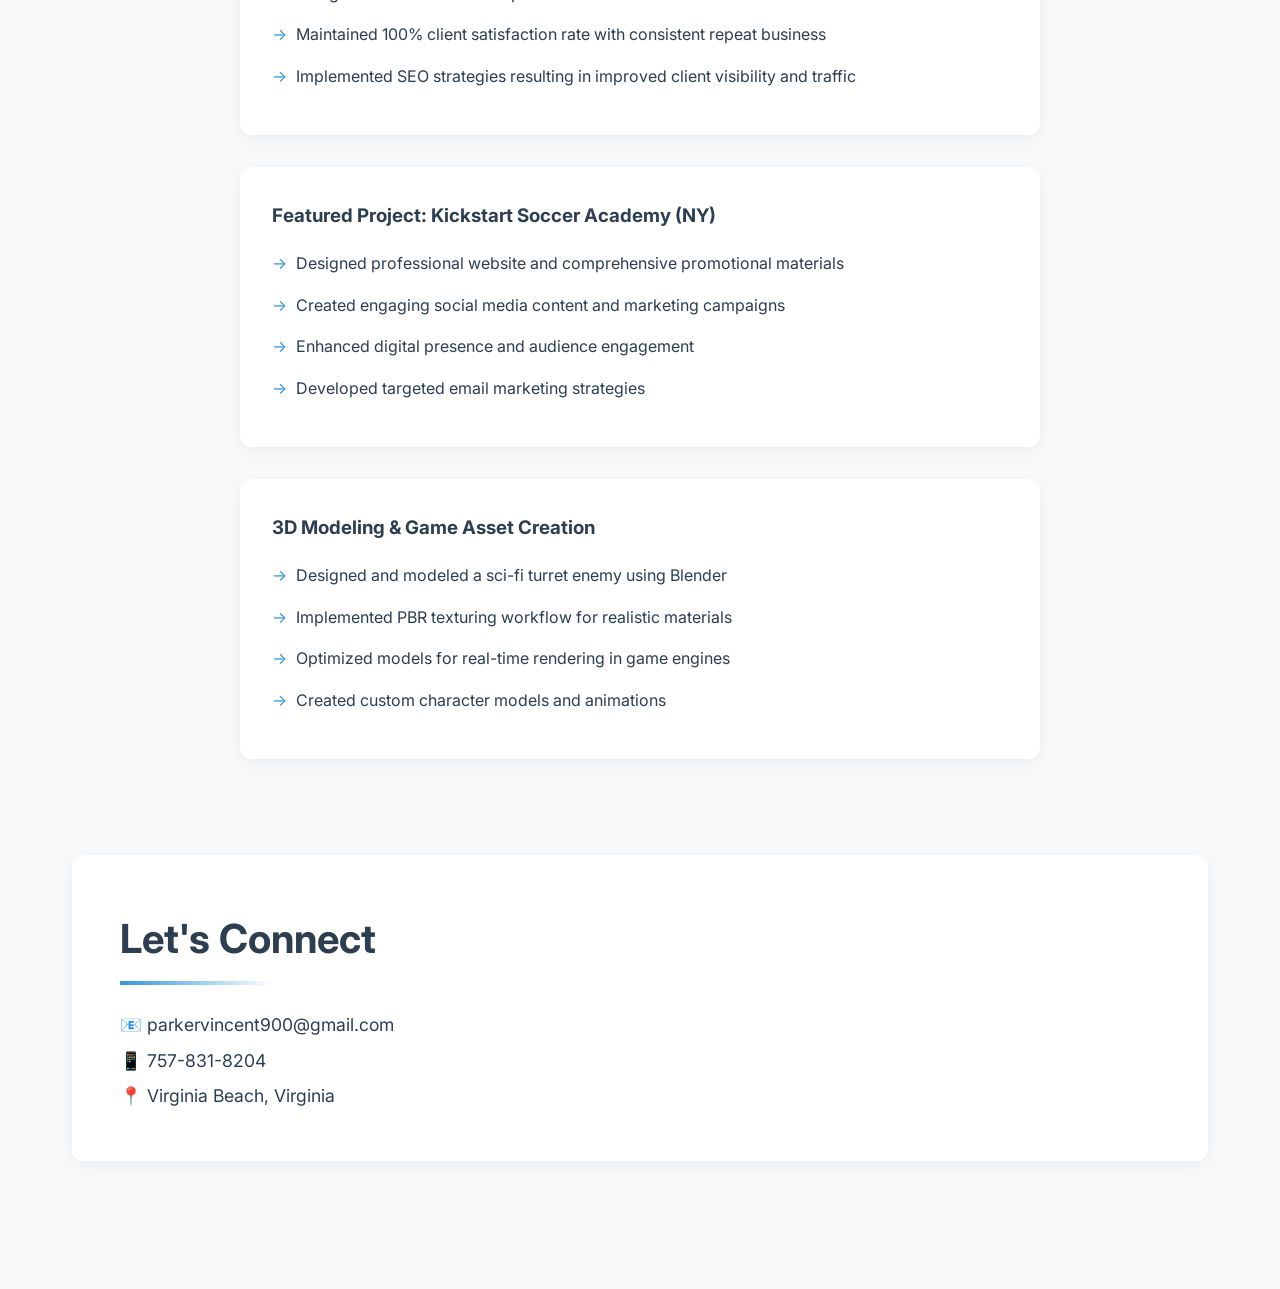
==== commit 3f4ca752: "Update index.html" ====
--- a/Scripts/index.html
+++ b/Scripts/index.html
@@ -106,7 +106,7 @@
                 <!-- 3D Models -->
                 <div class="gallery-item" data-category="3d">
                     <video autoplay loop muted playsinline>
-                        <source src="3d-Models/cartooncharacter.mp4" type="video/mp4">
+                        <source src="./3d-Models/cartooncharacter.mp4" type="video/mp4">
                     </video>
                     <div class="overlay">
                         <h3>Cartoon Character</h3>
@@ -115,7 +115,7 @@
                 </div>
                 <div class="gallery-item" data-category="3d">
                     <video autoplay loop muted playsinline>
-                        <source src="3d-Models/Drone.mp4" type="video/mp4">
+                        <source src="./3d-Models/Drone.mp4" type="video/mp4">
                     </video>
                     <div class="overlay">
                         <h3>Drone Model</h3>
@@ -124,7 +124,7 @@
                 </div>
                 <div class="gallery-item" data-category="3d">
                     <video autoplay loop muted playsinline>
-                        <source src="3d-Models/PenVid0001-0260.mp4" type="video/mp4">
+                        <source src="./3d-Models/PenVid0001-0260.mp4" type="video/mp4">
                     </video>
                     <div class="overlay">
                         <h3>Pen Animation</h3>
@@ -134,42 +134,42 @@
 
                 <!-- Clothing Designs -->
                 <div class="gallery-item" data-category="clothing">
-                    <img src="Clothing/ADAM V7.png" alt="ADAM Design">
+                    <img src="./Clothing/ADAM V7.png" alt="ADAM Design">
                     <div class="overlay">
                         <h3>ADAM Design</h3>
                         <p>Original streetwear graphic</p>
                     </div>
                 </div>
                 <div class="gallery-item" data-category="clothing">
-                    <img src="Clothing/crystal butterfly.png" alt="Crystal Butterfly">
+                    <img src="./Clothing/crystal butterfly.png" alt="Crystal Butterfly">
                     <div class="overlay">
                         <h3>Crystal Butterfly</h3>
                         <p>Custom apparel design</p>
                     </div>
                 </div>
                 <div class="gallery-item" data-category="clothing">
-                    <img src="Clothing/DESOLATE.png" alt="DESOLATE">
+                    <img src="./Clothing/DESOLATE.png" alt="DESOLATE">
                     <div class="overlay">
                         <h3>DESOLATE</h3>
                         <p>Streetwear collection piece</p>
                     </div>
                 </div>
                 <div class="gallery-item" data-category="clothing">
-                    <img src="Clothing/LIBERTY!.png" alt="LIBERTY!">
+                    <img src="./Clothing/LIBERTY!.png" alt="LIBERTY!">
                     <div class="overlay">
                         <h3>LIBERTY!</h3>
                         <p>Statement graphic design</p>
                     </div>
                 </div>
                 <div class="gallery-item" data-category="clothing">
-                    <img src="Clothing/shoes.png" alt="Custom Shoes">
+                    <img src="./Clothing/shoes.png" alt="Custom Shoes">
                     <div class="overlay">
                         <h3>Custom Footwear</h3>
                         <p>Shoe design concept</p>
                     </div>
                 </div>
                 <div class="gallery-item" data-category="clothing">
-                    <img src="Clothing/skely v8.png" alt="Skeleton Design">
+                    <img src="./Clothing/skely v8.png" alt="Skeleton Design">
                     <div class="overlay">
                         <h3>Skeleton Series</h3>
                         <p>Artistic apparel graphic</p>
@@ -178,14 +178,14 @@
 
                 <!-- Photo Shoots -->
                 <div class="gallery-item" data-category="clothing">
-                    <img src="Clothing/Photoshoot1.jpeg" alt="Product Photography">
+                    <img src="./Clothing/Photoshoot1.jpeg" alt="Product Photography">
                     <div class="overlay">
                         <h3>Collection Showcase</h3>
                         <p>Professional product photography</p>
                     </div>
                 </div>
                 <div class="gallery-item" data-category="clothing">
-                    <img src="Clothing/photoshoot2.jpg" alt="Product Photography">
+                    <img src="./Clothing/photoshoot2.jpg" alt="Product Photography">
                     <div class="overlay">
                         <h3>Collection Display</h3>
                         <p>Product showcase photography</p>
@@ -195,7 +195,7 @@
                 <!-- Logos -->
                 <div class="gallery-item" data-category="logos">
                     <video autoplay loop muted playsinline>
-                        <source src="Logos/animated logo.mp4" type="video/mp4">
+                        <source src="./Logos/animated logo.mp4" type="video/mp4">
                     </video>
                     <div class="overlay">
                         <h3>Animated Brand Mark</h3>
@@ -203,35 +203,35 @@
                     </div>
                 </div>
                 <div class="gallery-item" data-category="logos">
-                    <img src="Logos/cyber logo.png" alt="Cyber Logo">
+                    <img src="./Logos/cyber logo.png" alt="Cyber Logo">
                     <div class="overlay">
                         <h3>Cyber Brand</h3>
                         <p>Modern tech identity design</p>
                     </div>
                 </div>
                 <div class="gallery-item" data-category="logos">
-                    <img src="Logos/Fire Watch transparent.png" alt="Fire Watch Logo">
+                    <img src="./Logos/Fire Watch transparent.png" alt="Fire Watch Logo">
                     <div class="overlay">
                         <h3>Fire Watch</h3>
                         <p>Security company branding</p>
                     </div>
                 </div>
                 <div class="gallery-item" data-category="logos">
-                    <img src="Logos/Square force.png" alt="Square Force Logo">
+                    <img src="./Logos/Square force.png" alt="Square Force Logo">
                     <div class="overlay">
                         <h3>Square Force</h3>
                         <p>Corporate identity design</p>
                     </div>
                 </div>
                 <div class="gallery-item" data-category="logos">
-                    <img src="Logos/tree logo pt2.png" alt="Tree Logo">
+                    <img src="./Logos/tree logo pt2.png" alt="Tree Logo">
                     <div class="overlay">
                         <h3>Natural Growth</h3>
                         <p>Organic brand identity</p>
                     </div>
                 </div>
                 <div class="gallery-item" data-category="logos">
-                    <img src="Logos/Vlogo.png" alt="V Logo">
+                    <img src="./Logos/Vlogo.png" alt="V Logo">
                     <div class="overlay">
                         <h3>V Brand</h3>
                         <p>Minimalist logo design</p>
@@ -247,7 +247,7 @@
                     <h3>Freelance Graphic Designer & Web Developer</h3>
                     <p class="duration">4 Years of Experience</p>
                     <ul class="achievements">
-                        <li>Created custom logos and brand identities for small businesses and startups</li>
+                        <li>Created custom logos and brand identities for over 20 small businesses and startups</li>
                         <li>Developed and animated original characters using Blender and ToonBoom Harmony</li>
                         <li>Designed and launched multiple successful e-commerce stores</li>
                         <li>Maintained 100% client satisfaction rate with consistent repeat business</li>
